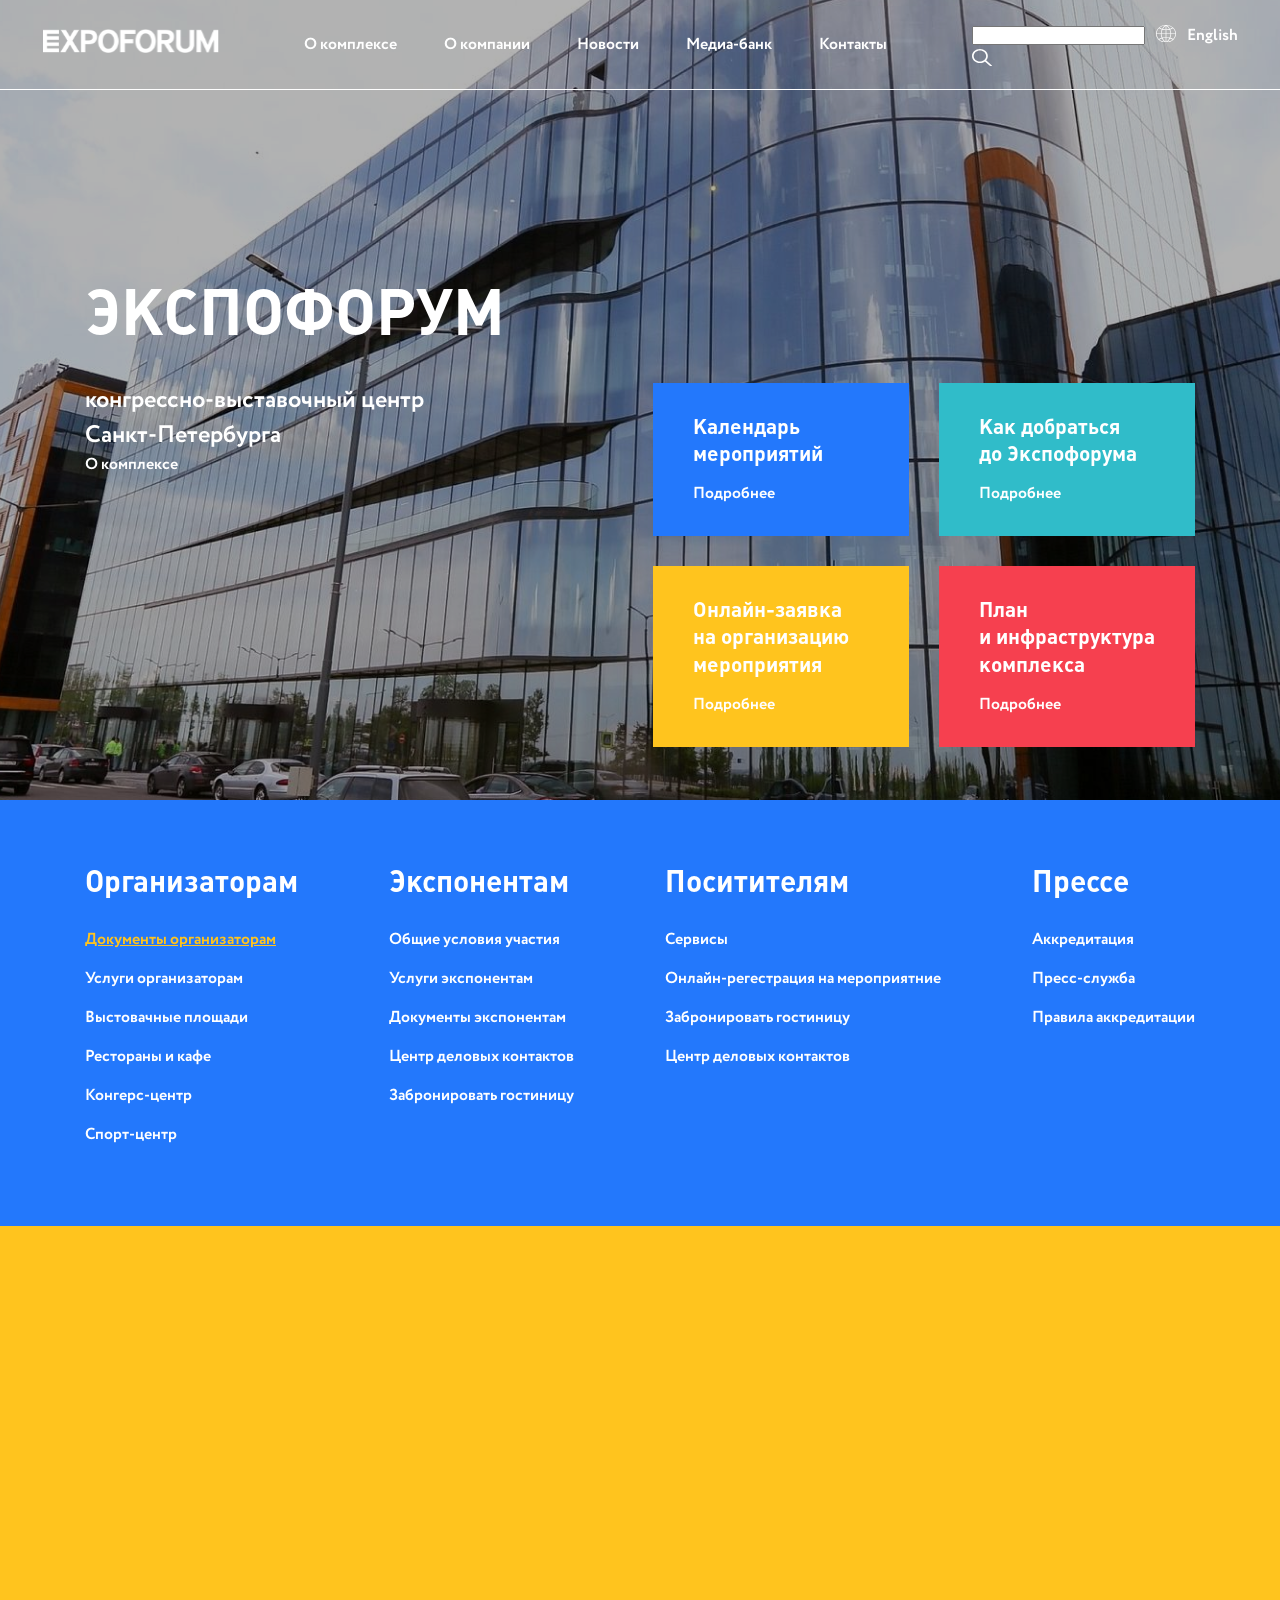
==== index.html @ 1a4c3a3a "added first commit" ====
<!DOCTYPE html>
<html lang="en">

<head>
    <meta charset="UTF-8">
    <meta http-equiv="X-UA-Compatible" content="IE=edge">
    <meta name="viewport" content="width=device-width, initial-scale=1.0">
    <link rel="stylesheet" href="./css/font.css">
    <link rel="stylesheet" href="./css/style.css">
    <script defer src="./scripts/script.js"></script>
    <title>Document</title>
</head>

<body>
    <div class="first-screen wrap color-white">
        <header class="header">
            <div class="expo">
                <a href="#"><img src="./images/first-screen/logo.svg" alt="EXPOFORUM"></a>
            </div>
            <nav>
                <ul class="header__menu">
                    <li><a href="#">О комплексе</a></li>
                    <li><a href="#">О компании</a></li>
                    <li><a href="#">Новости</a></li>
                    <li><a href="#">Медиа-банк</a></li>
                    <li><a href="#">Контакты</a></li>
                </ul>
            </nav>
            <div class="right-bar">
                <form class="header__form-search">
                    <input type="search" name="search">
                    <span id="search-icon" class="header__search-icon"></span>
                </form>
                <div class="header__lang">
                    <span class="header__lang-icon"></span>
                    <span>English</span>
                </div>
            </div>
        </header>
        <main class="main container">
            <h1 class="main__head h1">ЭКСПОФОРУM</h1>
            <div class="main__body">
                <div class="main__desc">
                    <p class="main__text">
                        конгрессно-выставочный центр <br>
                        Санкт-Петербурга
                    </p>
                    <a href="#" class="more-info font-16 more-info-sm">О комплексе</a>
                </div>
                <div class="main__info">
                    <div class="main__item main__item_blue ">

                        <h3 class="h3 main__tittle">Календарь <br>
                            мероприятий</h3>
                        <a href="#" class="more-info font-14 more-info-sm">Подробнее</a>
                    </div>
                    <div class="main__item main__item_aqua ">
                        <h3 class="h3 main__tittle">Как добраться <br>
                            до Экспофорума</h3>
                        <a href="#" class="more-info font-14 more-info-sm">Подробнее</a>
                    </div>
                    <div class="main__item main__item_yellow ">
                        <h3 class="h3 main__tittle">Онлайн-заявка <br>
                            на организацию <br>
                            мероприятия</h3>
                        <a href="#" class="more-info font-14 more-info-sm">Подробнее</a>
                    </div>
                    <div class="main__item main__item_red ">
                        <h3 class="h3 main__tittle">План <br>
                            и инфраструктура <br>
                            комплекса</h3>
                        <a href="#" class="more-info font-14 more-info-sm">Подробнее</a>
                    </div>
                </div>
            </div>

        </main>
    </div> 
    <section class="side-menu wrap">
        <div class="side-menu__content container color-white">
            <div class="">
                <h2 class="h2 side-menu__title">Организаторам</h2>
                
                <ul class="side-menu__list">
                    <li class="side-menu__item"><a href="" class="text-underline">Документы организаторам </a></li>
                    <li class="side-menu__item"><a href="">Услуги организаторам  </a></li>
                    <li class="side-menu__item"><a href="">Выстовачные площади </a></li>
                    <li class="side-menu__item"><a href="">Рестораны и кафе  </a></li>
                    <li class="side-menu__item"><a href="">Конгерс-центр  </a></li>
                    <li class="side-menu__item"><a href="">Спорт-центр </a></li>
                </ul>
            </div>
            <div class="">
                <h2 class="h2 side-menu__title">Экспонентам</h2>
                
                <ul class="side-menu__list">
                    <li class="side-menu__item"><a href="">Общие условия участия </a></li>
                    <li class="side-menu__item"><a href="">Услуги экспонентам </a></li>
                    <li class="side-menu__item"><a href="">Документы экспонентам </a></li>
                    <li class="side-menu__item"><a href="">Центр деловых контактов </a></li>
                    <li class="side-menu__item"><a href="">Забронировать гостиницу </a></li>
                </ul>
            </div>
            <div class="">
                <h2 class="h2 side-menu__title">Поситителям</h2>
                
                <ul class="side-menu__list">
                    <li class="side-menu__item"><a href="">Сервисы </a></li>
                    <li class="side-menu__item"><a href="">Онлайн-регестрация на мероприятние </a></li>
                    <li class="side-menu__item"><a href="">Забронировать гостиницу </a></li>
                    <li class="side-menu__item"><a href="">Центр деловых контактов </a></li>
                </ul>
            </div>
            <div class="">
                <h2 class="h2 side-menu__title">Прессе</h2>
                
                <ul class="side-menu__list">
                    <li class="side-menu__item"><a href="">Аккредитация </a></li>
                    <li class="side-menu__item"><a href="">Пресс-служба </a></li>
                    <li class="side-menu__item"><a href="">Правила аккредитации</a></li>
                </ul>
            </div>
        </div>
    </section>
    <section class="events wrap">
        <div class="container"></div>
    </section>
    <section class="news wrap">
        <div class="container"></div>
    </section>
    <footer class="footer wrap ">
        <div class="container footer__contant color-white"></div>
    </footer>
</body>

</html>
---- css/font.css ----
/** Generated by FG **/
@font-face {
	font-family: 'Circe';
	src: url('../fonts/Circe-Bold.eot');
	src: local('☺'), url('../fonts/Circe-Bold.woff') format('woff'), url('../fonts/Circe-Bold.ttf') format('truetype'), url('../fonts/Circe-Bold.svg') format('svg');
	font-weight: 700;
	font-style: normal;
}

/** Generated by FG **/
@font-face {
	font-family: 'Plumb';
	src: url('../fonts/plumb-bold.eot');
	src: local('☺'), url('../fonts/plumb-bold.woff') format('woff'), url('../fonts/plumb-bold.ttf') format('truetype'), url('../fonts/plumb-bold.svg') format('svg');
	font-weight: 700;
	font-style: normal;
}
---- css/style.css ----
html {
    font-size: 16px;
}

body {
    font-family: "Circe";
    font-size: 1rem;
}

.h1, .h2, h3, .h4, .h5, .h6 {
    font-family: "Plumb";
}

.h1 {
    font-weight: 700;
    font-size: 4rem;
}

.h2, .h3 {
    font-weight: 500;
}

.h2 {
    font-size: 30px;
}

.h3 {
    font-size: 21px;
    line-height: 130%;
}

* {
    margin: 0;
    padding: 0;
    box-sizing: border-box;
}

ul, ol, li {
    list-style: none;
}

a {
    text-decoration: none;
}

img {
    max-width: 100%;
}

.wrap {
    display: flex;
    justify-content: center;
    align-items: center;
}

.container {
    max-width: 1110px;
    width: 95%;
}

.color-white {
    color: #FFFFFF;
}

.color-dark {
    color: #2E373B;
}

.text-underline {
    text-decoration: underline;
    color: #FFC41E !important;
}

/* ######################################################################################################## */

.first-screen a, .side-menu a, .footer a {
    color: #FFFFFF;
}

.first-screen {
    min-height: 800px;
    background-image: url("../images/bgc.png");
    background-position: center;
    background-size: cover;
    flex-direction: column;
    justify-content: space-between;
}

.header {
    display: flex;
    width: 100%;
    justify-content: space-around;
    align-items: center;
    min-height: 90px;
    border-bottom: 1px solid #FFFFFF;
}

.header__menu {
    display: flex;
    gap: 47px;
}

.header__lang-icon, .header__search-icon {
    display: block;
    width: 20px;
    height: 18px;
}

.header__search-icon {
    background-image: url('../images/first-screen/Search.svg');
    margin-right: 70px;
}

.header__lang-icon {
    background-image: url('../images/first-screen/Globe.svg');
}

.right-bar, .header__lang {
    display: flex;
    gap: 11px;
}

.main {
    width: 100%;
    padding-bottom: 53px;
}

.main__head {
    margin-bottom: 35px;
}

.main__text {
    font-size: 24px;
}

.main__body {
    display: flex;
    justify-content: space-between;
}

.main__info {
    display: grid;
    grid-template-rows: repeat(2, auto);
    grid-template-columns: repeat(2, 1fr);
    gap: 30px;
}

.main__item {
    padding: 30px 40px;
}

.main__tittle {
    margin-bottom: 15px;
}

.main__item_blue {
    background-color: #2378FC;
}

.main__item_aqua {
    background-color: #30BCC9;
}

.main__item_yellow {
    background-color: #FFC41E;
}

.main__item_red {
    background-color: #F6404F;
}

/* ######################################################################################################## */

.side-menu {
    min-height: 426px;
    background-color: #2378FC;

}

.side-menu__item {
    margin-bottom: 15px;
}

.side-menu__content {
    display: flex;
    justify-content: space-between;
}

.side-menu__title {
    margin-bottom: 30px;
}

.events {
    min-height: 984px;
    background-color: #FFC41E;
}

.news {
    min-height: 649px;
    background-color: #FAF3E3;
}

.footer {
    min-height: 476px;
    background-color: #30BCC9;
}
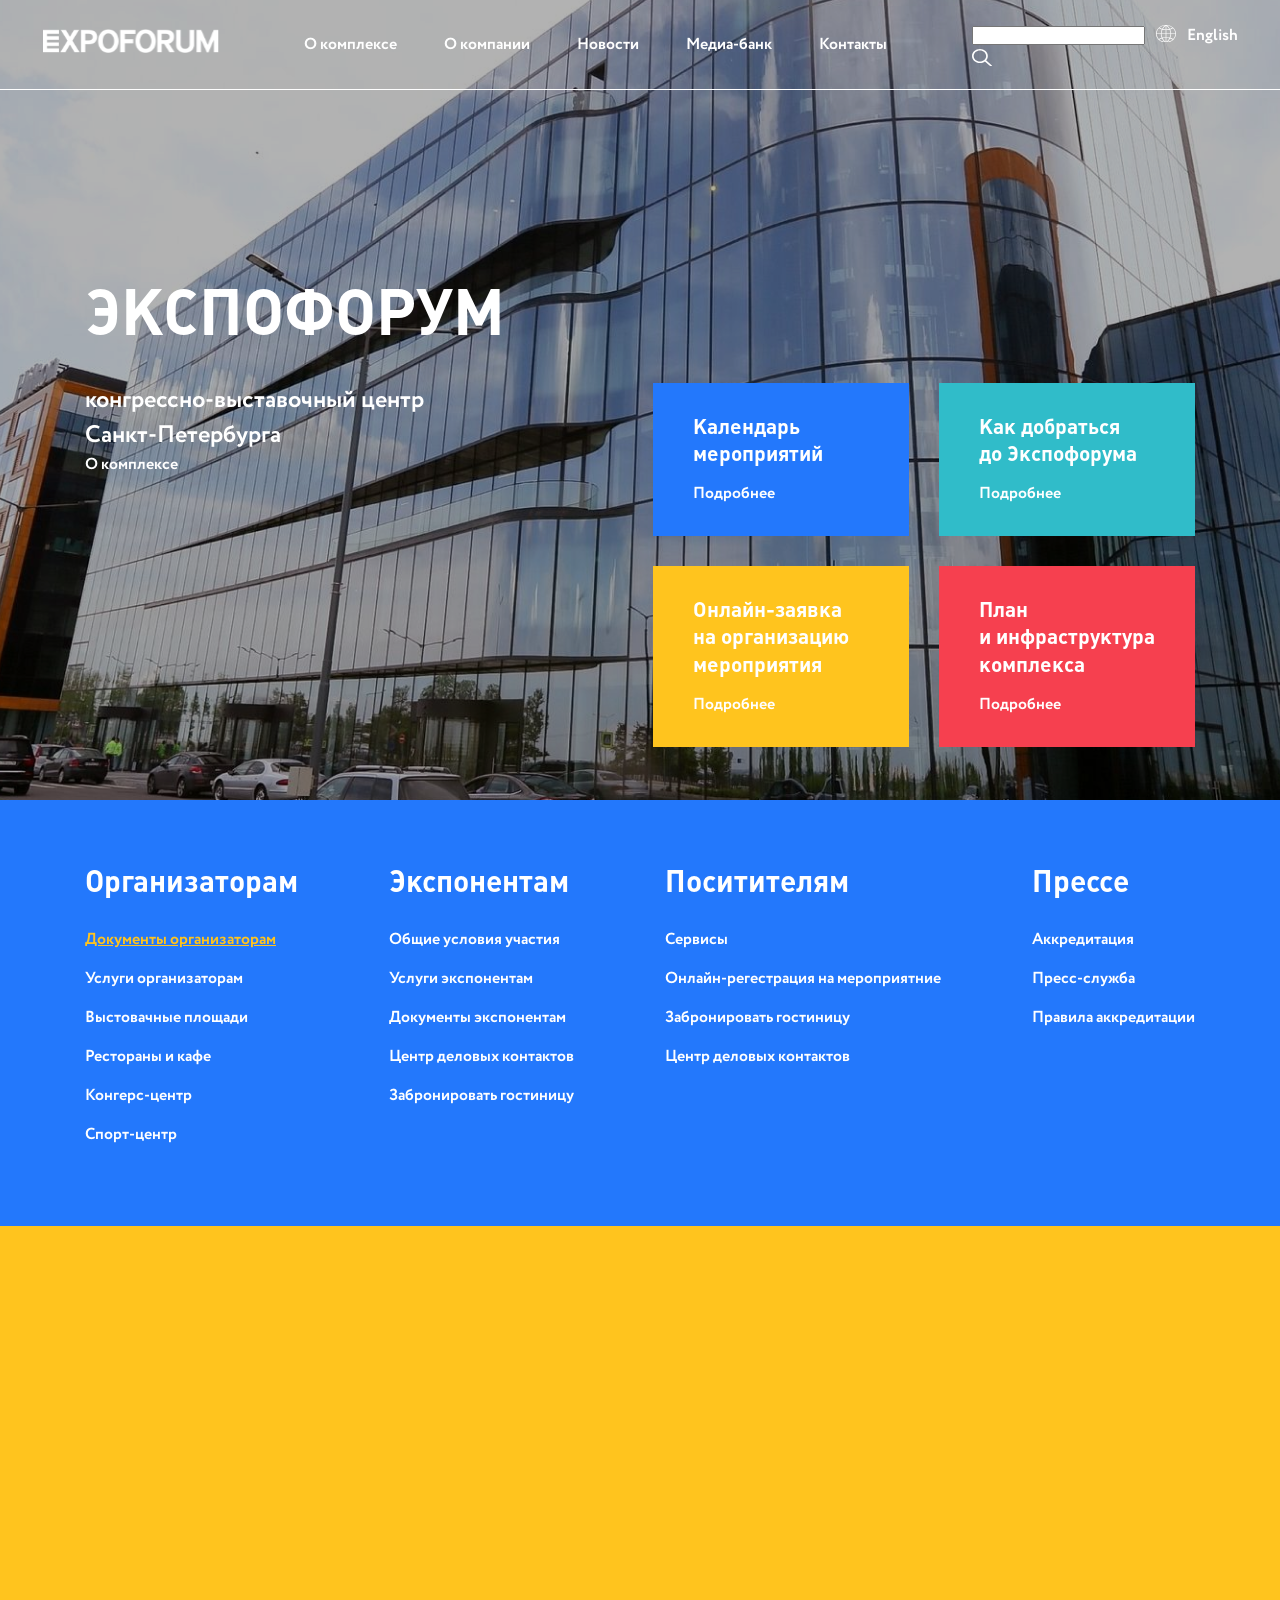
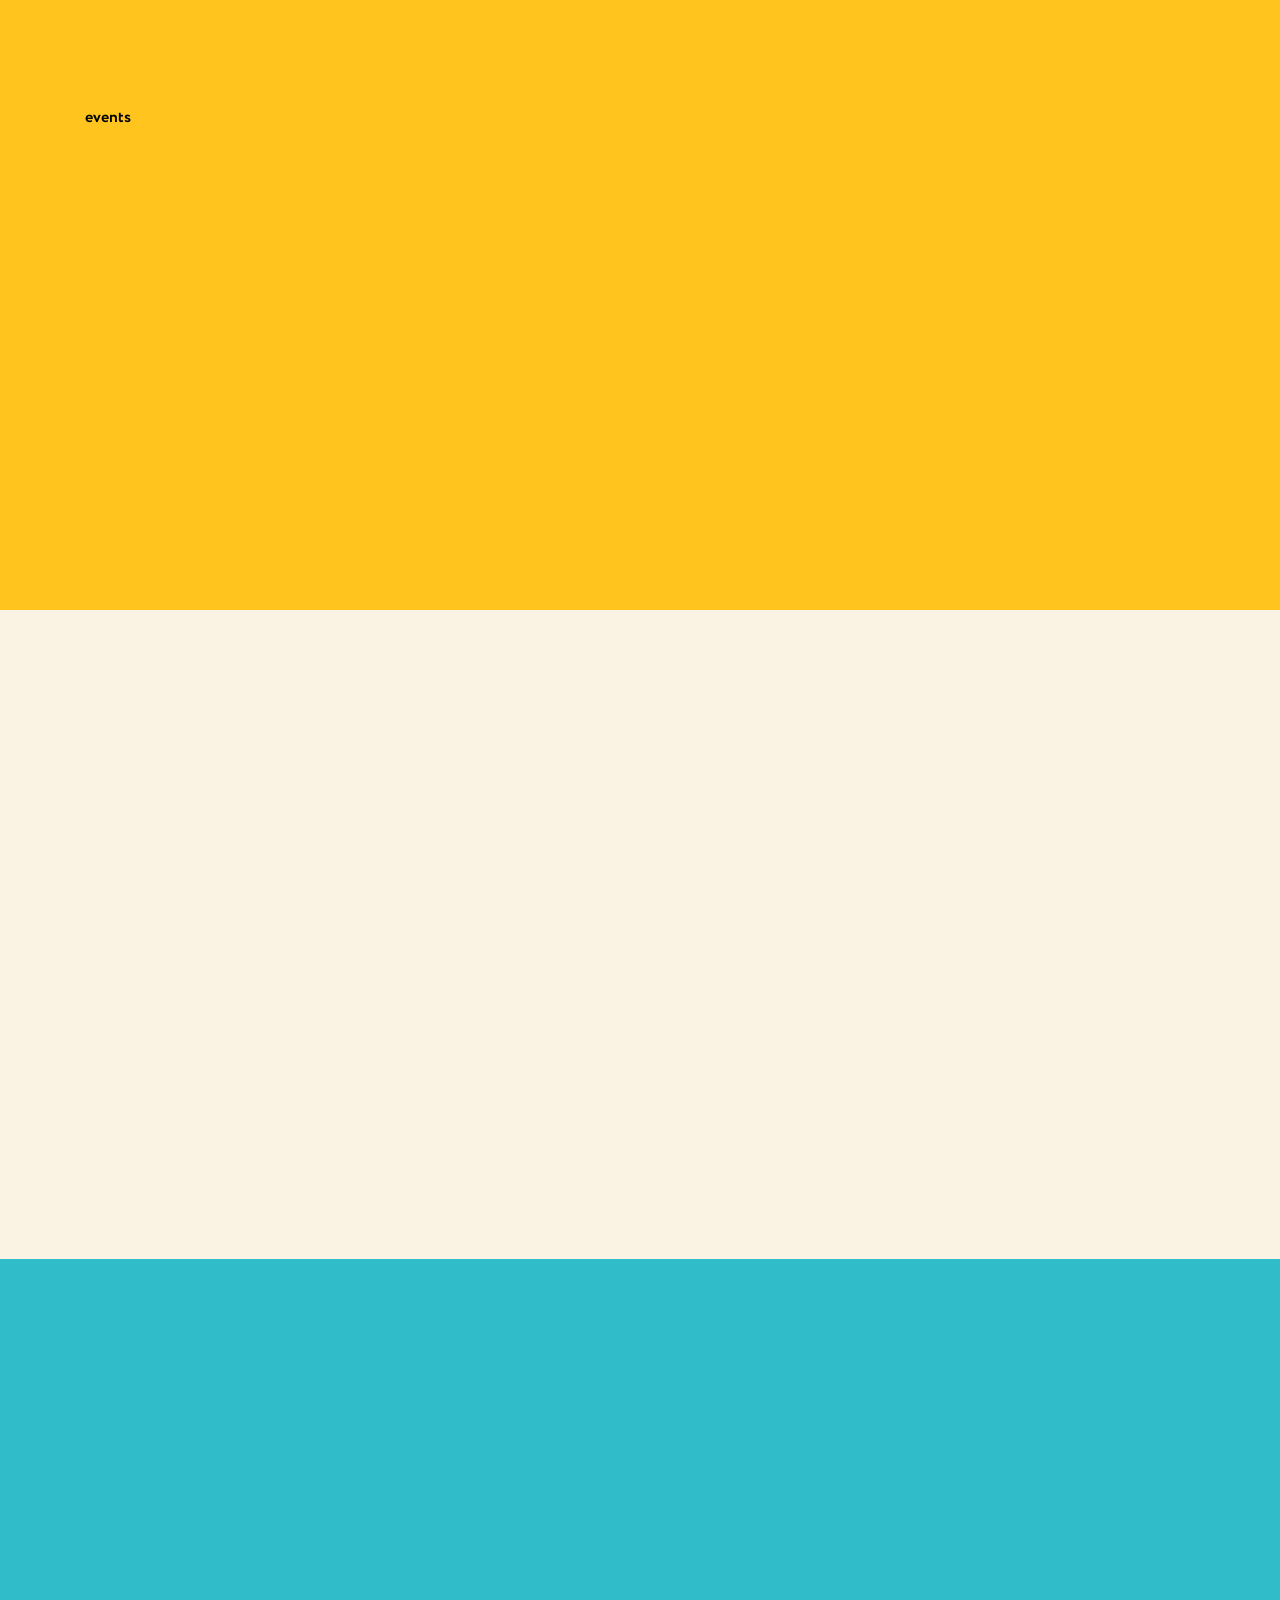
==== commit 8567f92f: "added events" ====
--- a/index.html
+++ b/index.html
@@ -123,7 +123,7 @@
         </div>
     </section>
     <section class="events wrap">
-        <div class="container"></div>
+        <div class="container">events</div>
     </section>
     <section class="news wrap">
         <div class="container"></div>
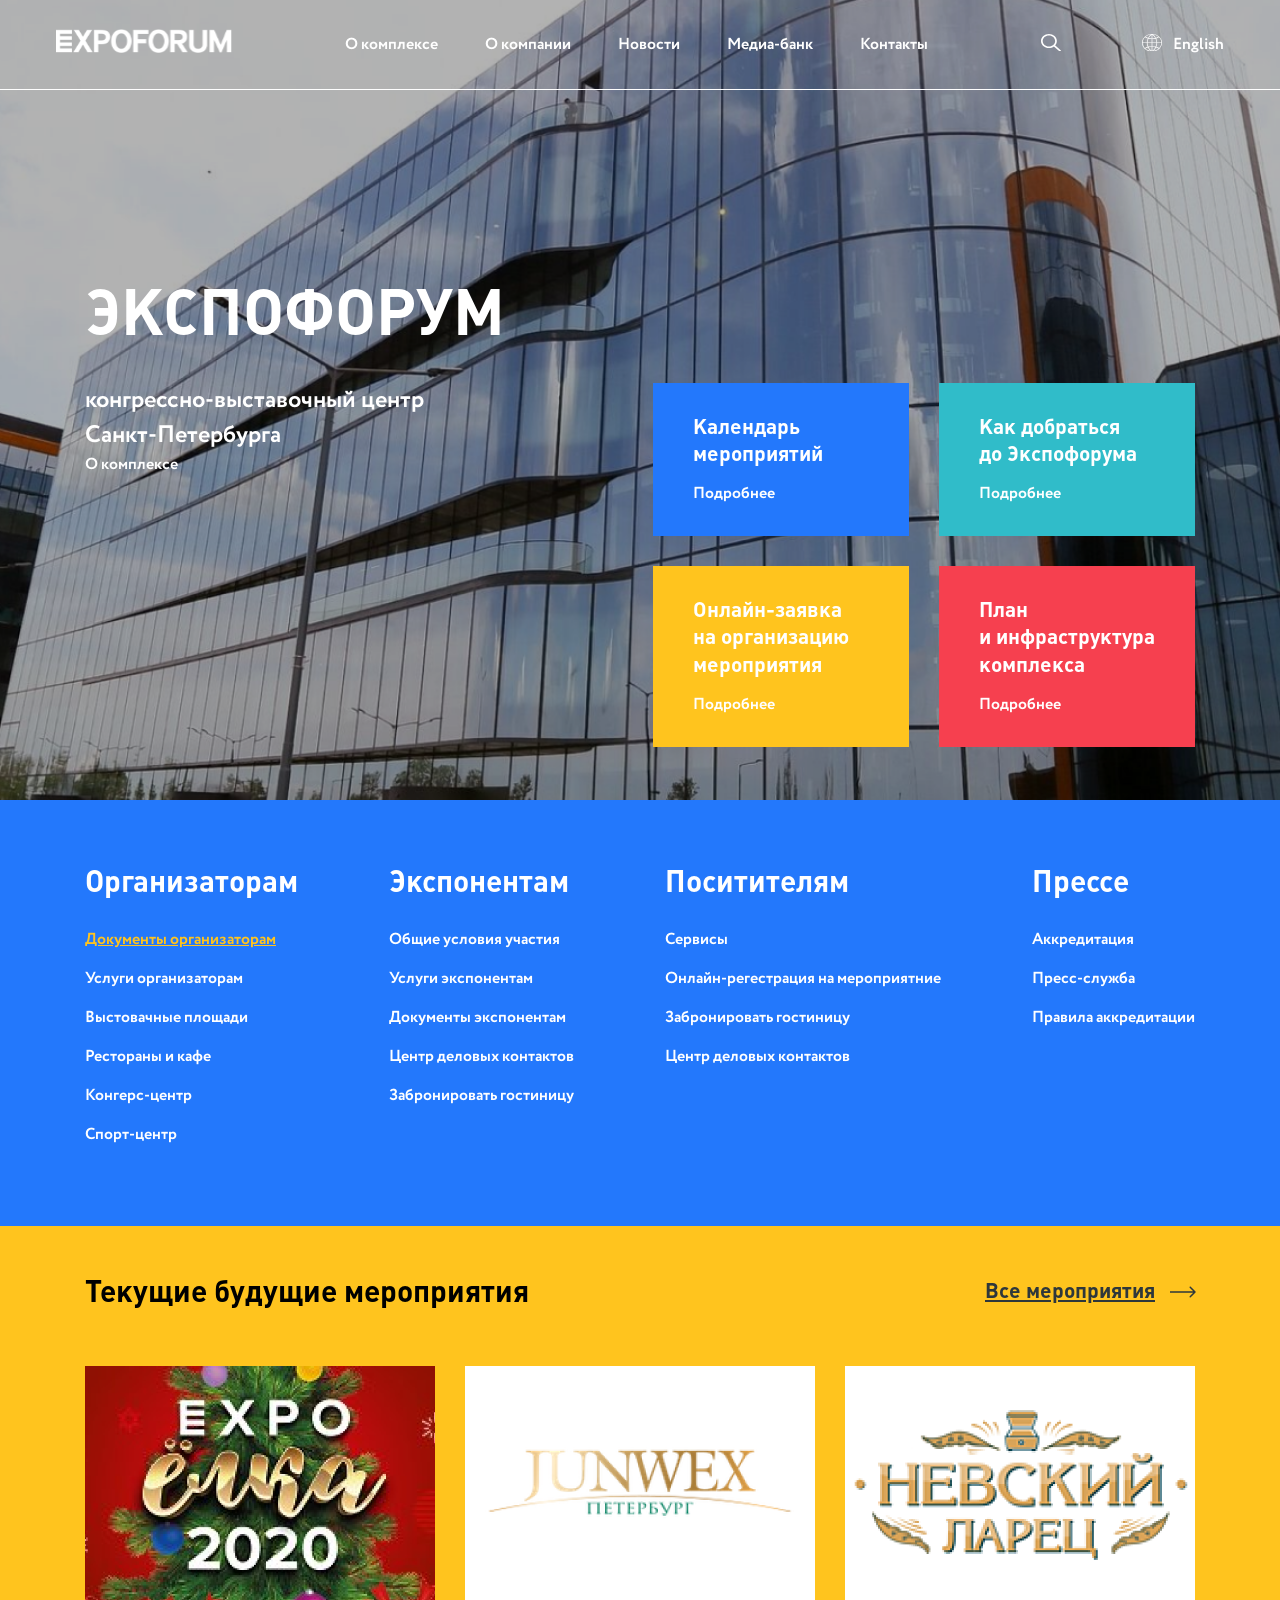
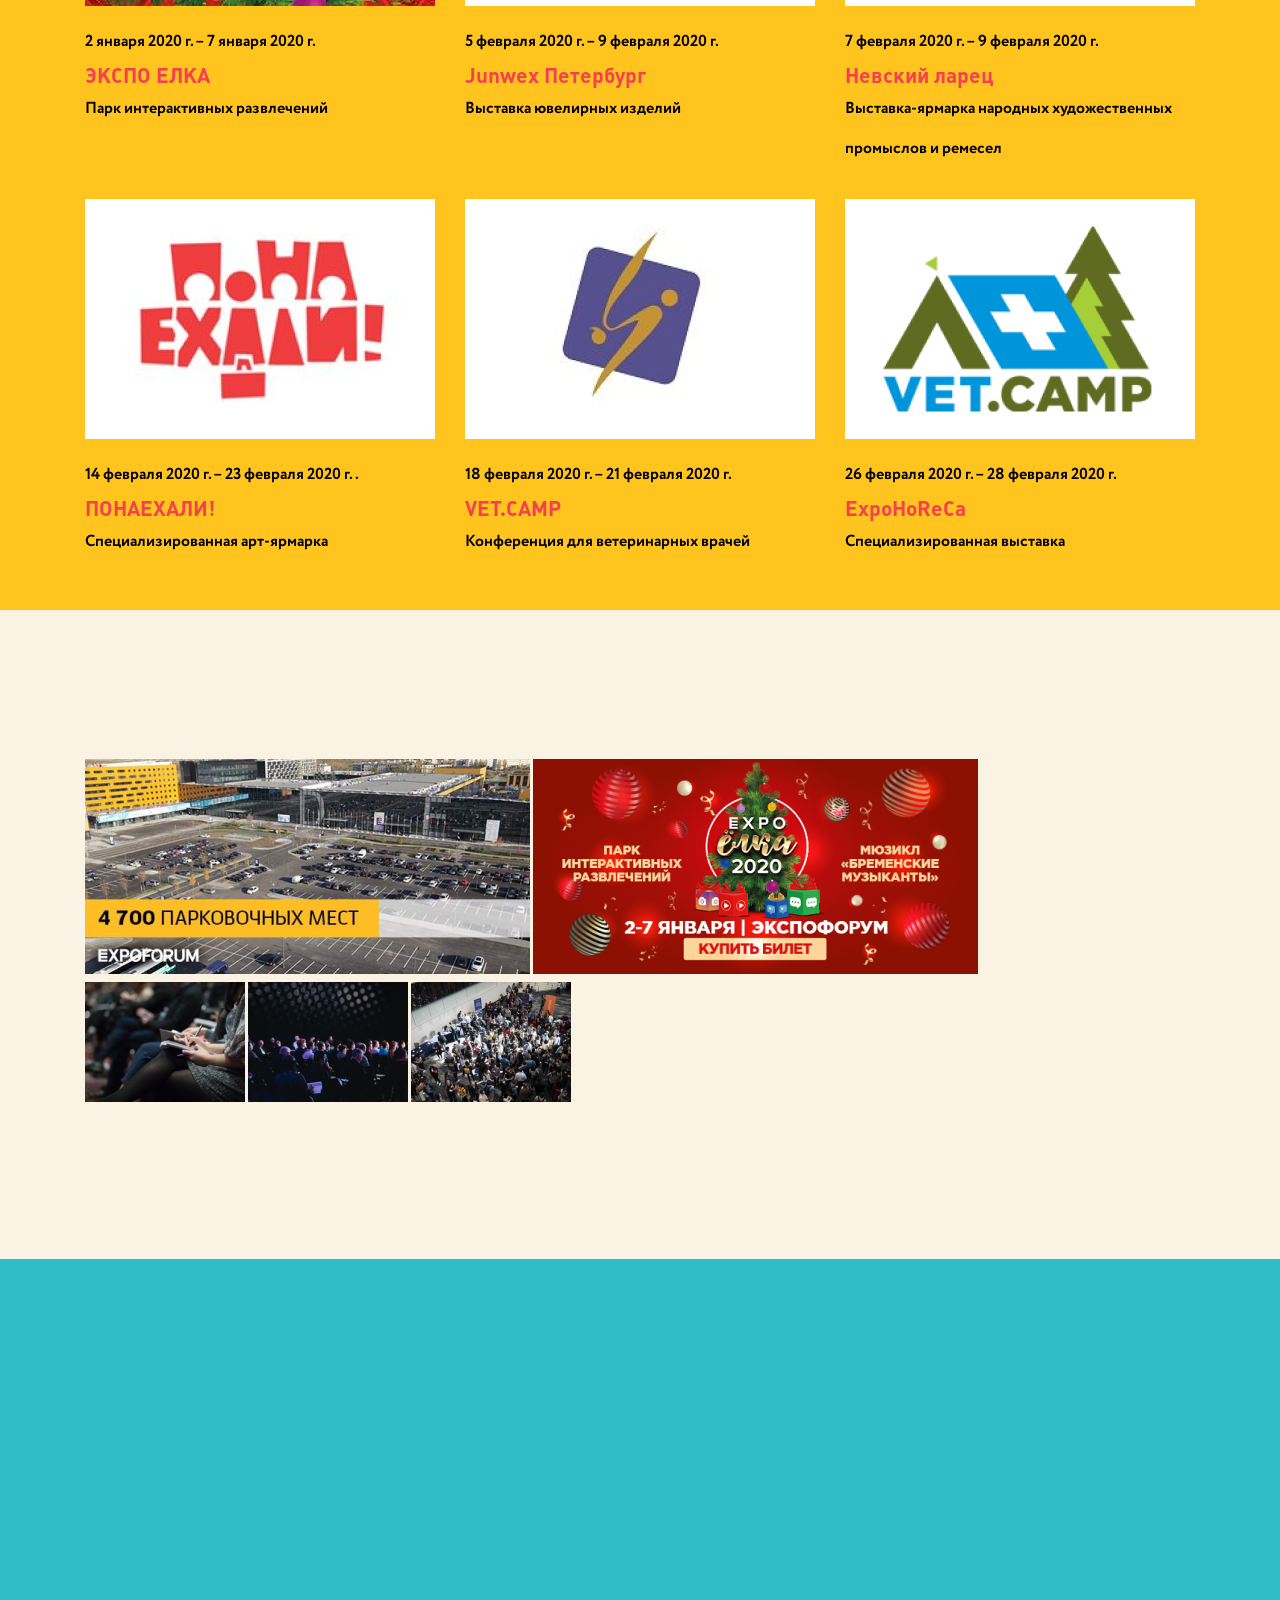
==== commit 28bb829c: "added events" ====
--- a/index.html
+++ b/index.html
@@ -28,7 +28,7 @@
             </nav>
             <div class="right-bar">
                 <form class="header__form-search">
-                    <input type="search" name="search">
+                    <input autofocus type="search" name="search" class="header__search" id="search">
                     <span id="search-icon" class="header__search-icon"></span>
                 </form>
                 <div class="header__lang">
@@ -75,24 +75,24 @@
             </div>
 
         </main>
-    </div> 
+    </div>
     <section class="side-menu wrap">
         <div class="side-menu__content container color-white">
             <div class="">
                 <h2 class="h2 side-menu__title">Организаторам</h2>
-                
+
                 <ul class="side-menu__list">
                     <li class="side-menu__item"><a href="" class="text-underline">Документы организаторам </a></li>
-                    <li class="side-menu__item"><a href="">Услуги организаторам  </a></li>
+                    <li class="side-menu__item"><a href="">Услуги организаторам </a></li>
                     <li class="side-menu__item"><a href="">Выстовачные площади </a></li>
-                    <li class="side-menu__item"><a href="">Рестораны и кафе  </a></li>
-                    <li class="side-menu__item"><a href="">Конгерс-центр  </a></li>
+                    <li class="side-menu__item"><a href="">Рестораны и кафе </a></li>
+                    <li class="side-menu__item"><a href="">Конгерс-центр </a></li>
                     <li class="side-menu__item"><a href="">Спорт-центр </a></li>
                 </ul>
             </div>
             <div class="">
                 <h2 class="h2 side-menu__title">Экспонентам</h2>
-                
+
                 <ul class="side-menu__list">
                     <li class="side-menu__item"><a href="">Общие условия участия </a></li>
                     <li class="side-menu__item"><a href="">Услуги экспонентам </a></li>
@@ -103,7 +103,7 @@
             </div>
             <div class="">
                 <h2 class="h2 side-menu__title">Поситителям</h2>
-                
+
                 <ul class="side-menu__list">
                     <li class="side-menu__item"><a href="">Сервисы </a></li>
                     <li class="side-menu__item"><a href="">Онлайн-регестрация на мероприятние </a></li>
@@ -113,7 +113,7 @@
             </div>
             <div class="">
                 <h2 class="h2 side-menu__title">Прессе</h2>
-                
+
                 <ul class="side-menu__list">
                     <li class="side-menu__item"><a href="">Аккредитация </a></li>
                     <li class="side-menu__item"><a href="">Пресс-служба </a></li>
@@ -123,10 +123,66 @@
         </div>
     </section>
     <section class="events wrap">
-        <div class="container">events</div>
+        <div class="container">
+            <div class="events__head">
+                <h2 class="h2">Текущие будущие мероприятия</h2>
+                <a href="" class="link-more color-dark link-more-md">Все мероприятия</a>
+            </div>
+            <div class="events__body">
+                <div>
+                    <img src=".//images/events/elka.png" alt="" class="events__img">
+                    <span class="events__date">2 января 2020 г. – 7 января 2020 г.</span>
+                    <h3 class="h3 events__title color-red">ЭКСПО ЕЛКА</h3>
+                    <p class="events__info">Парк интерактивных развлечений</p>
+                </div>
+                <div>
+                    <img src=".//images/events/piter.png" alt="" class="events__img">
+                    <span class="events__date">5 февраля 2020 г. – 9 февраля 2020 г.</span>
+                    <h3 class="h3 events__title color-red">Junwex Петербург</h3>
+                    <p class="events__info">Выставка ювелирных изделий</p>
+                </div>
+                <div>
+                    <img src=".//images/events/larec.png" alt="" class="events__img">
+                    <span class="events__date">7 февраля 2020 г. – 9 февраля 2020 г.</span>
+                    <h3 class="h3 events__title color-red">Невский ларец</h3>
+                    <p class="events__info">Выставка-ярмарка народных художественных
+                        промыслов и ремесел</p>
+                </div>
+                <div>
+                    <img src=".//images/events/ponaehali.png" alt="" class="events__img">
+                    <span class="events__date">14 февраля 2020 г. – 23 февраля 2020 г..</span>
+                    <h3 class="h3 events__title color-red">ПОНАЕХАЛИ!</h3>
+                    <p class="events__info">Специализированная арт-ярмарка</p>
+                </div>
+                <div>
+                    <img src=".//images/events/logo.png" alt="" class="events__img">
+                    <span class="events__date">18 февраля 2020 г. – 21 февраля 2020 г.</span>
+                    <h3 class="h3 events__title color-red">VET.CAMP</h3>
+                    <p class="events__info">Конференция для ветеринарных врачей</p>
+                </div>
+                <div>
+                    <img src=".//images/events/let camp.png" alt="" class="events__img">
+                    <span class="events__date">26 февраля 2020 г. – 28 февраля 2020 г.</span>
+                    <h3 class="h3 events__title color-red">ExpoHoReCa</h3>
+                    <p class="events__info">Специализированная выставка</p>
+                </div>
+            </div>
+
+        </div>
     </section>
     <section class="news wrap">
-        <div class="container"></div>
+        <div class="container">
+            <div class="news_images">
+                <img src=".//images/news/park.jpg" alt="">
+                <img src=".//images/news/expoelka.jpg" alt="">
+            </div>
+            <div >
+                <img src=".//images/news/write.jpg" alt="">
+                <img src=".//images/news/zal.jpg" alt="">
+                <img src=".//images/news/tolpa.jpg" alt="">
+
+            </div>
+        </div>
     </section>
     <footer class="footer wrap ">
         <div class="container footer__contant color-white"></div>
--- a/css/style.css
+++ b/css/style.css
@@ -64,6 +64,10 @@
 
 .color-dark {
     color: #2E373B;
+}
+
+.color-red {
+    color: #F6404F;
 }
 
 .text-underline {
@@ -84,6 +88,7 @@
     background-size: cover;
     flex-direction: column;
     justify-content: space-between;
+    background-attachment: fixed;
 }
 
 .header {
@@ -106,6 +111,15 @@
     height: 18px;
 }
 
+.header__search {
+    width: 150px;
+    height: 35px;
+    padding-left: 5px;
+    background-color: transparent;
+    border: 1px solid black;
+    border-radius: 3px;
+    display: none;
+}
 .header__search-icon {
     background-image: url('../images/first-screen/Search.svg');
     margin-right: 70px;
@@ -195,9 +209,49 @@
     background-color: #FFC41E;
 }
 
+.events__head {
+    display: flex;
+    justify-content: space-between;
+    align-items: center;
+    margin-bottom: 58px;
+}
+
+.link-more {
+    position: relative;
+    text-decoration: underline;
+}
+
+.link-more-md {
+    font-family: 'Plumb';
+    font-size: 21px;
+    margin-right: 40px;
+}
+
+.link-more-md::after {
+    position: absolute;
+    content: url(../images/events/Arrow2.svg);
+    width: 25px;
+    right: -40px;
+}
+
+.events__body {
+    display: grid;
+    grid-template-rows:repeat(2, auto) ;
+    grid-template-columns: repeat(3, 1fr);
+    gap: 30px;
+    line-height: 40px;
+}
+
+
+
 .news {
     min-height: 649px;
     background-color: #FAF3E3;
+}
+
+.news-images {
+    display: grid;
+
 }
 
 .footer {
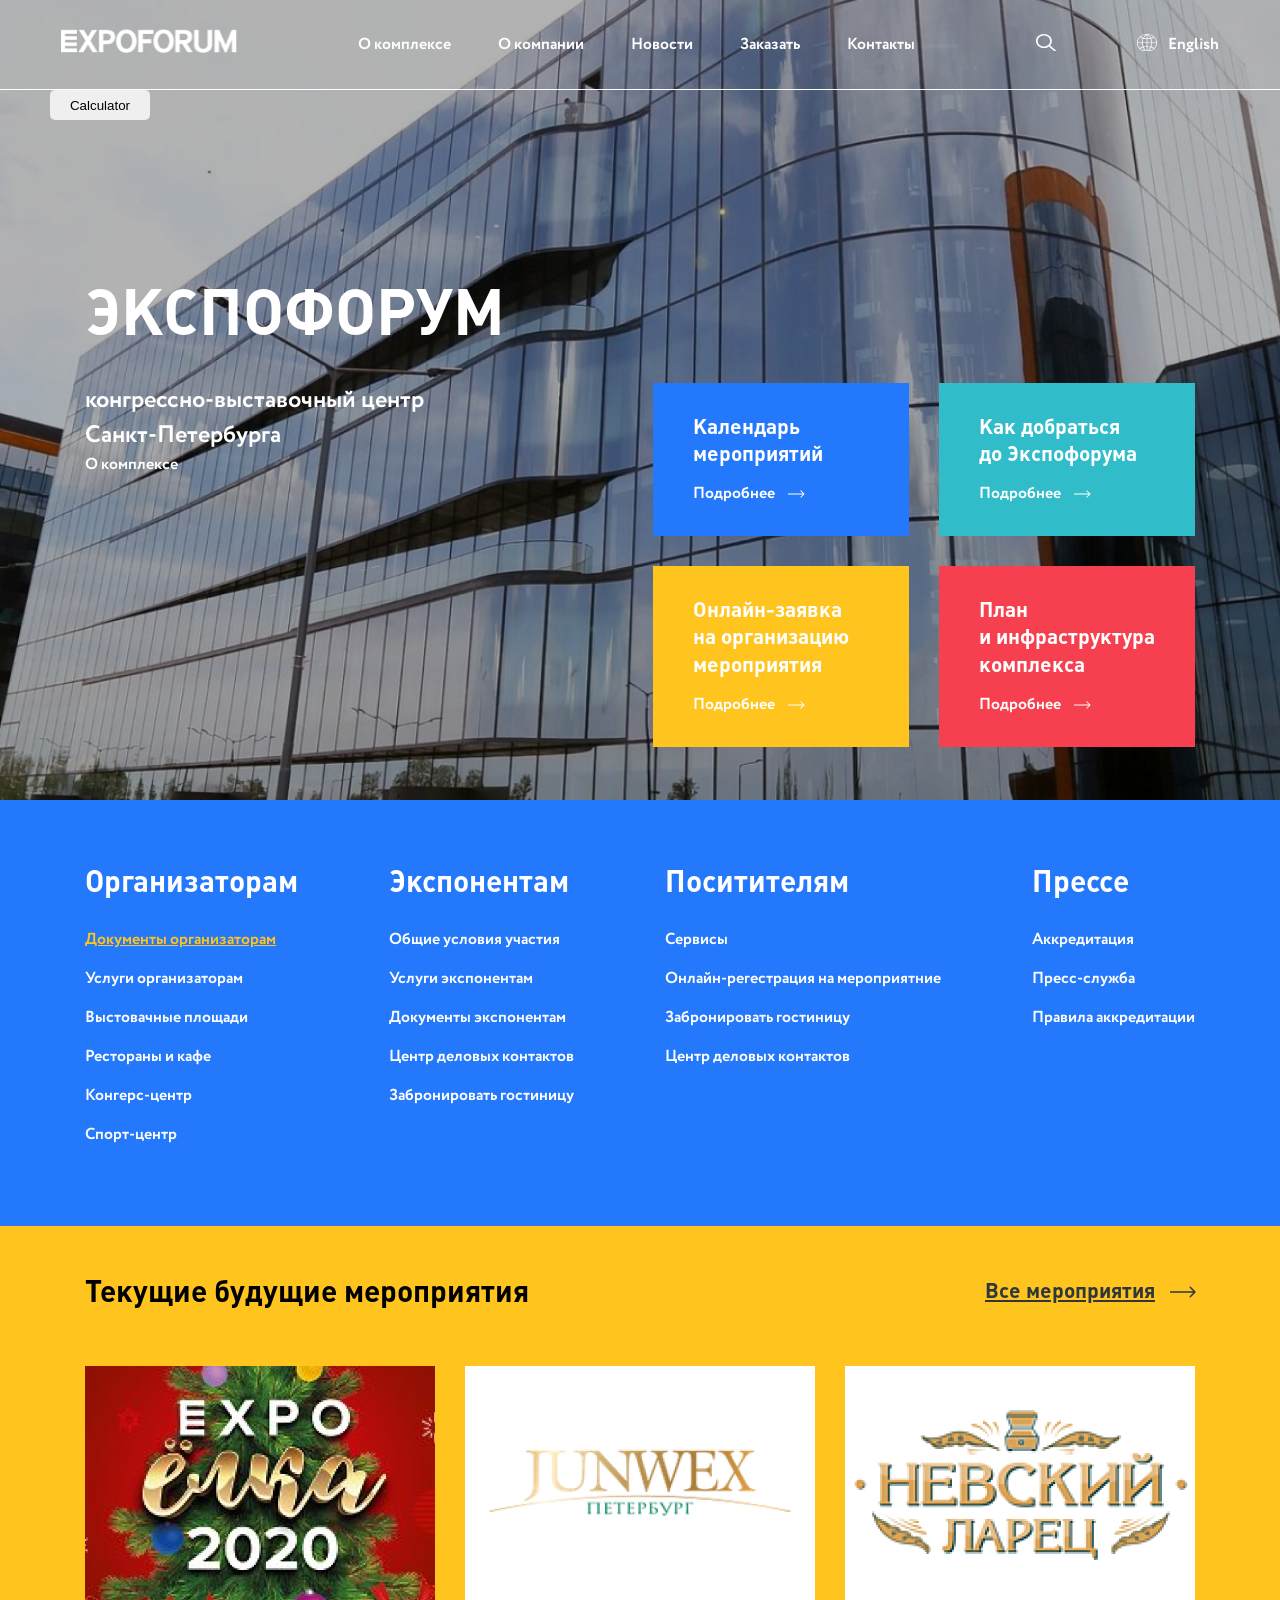
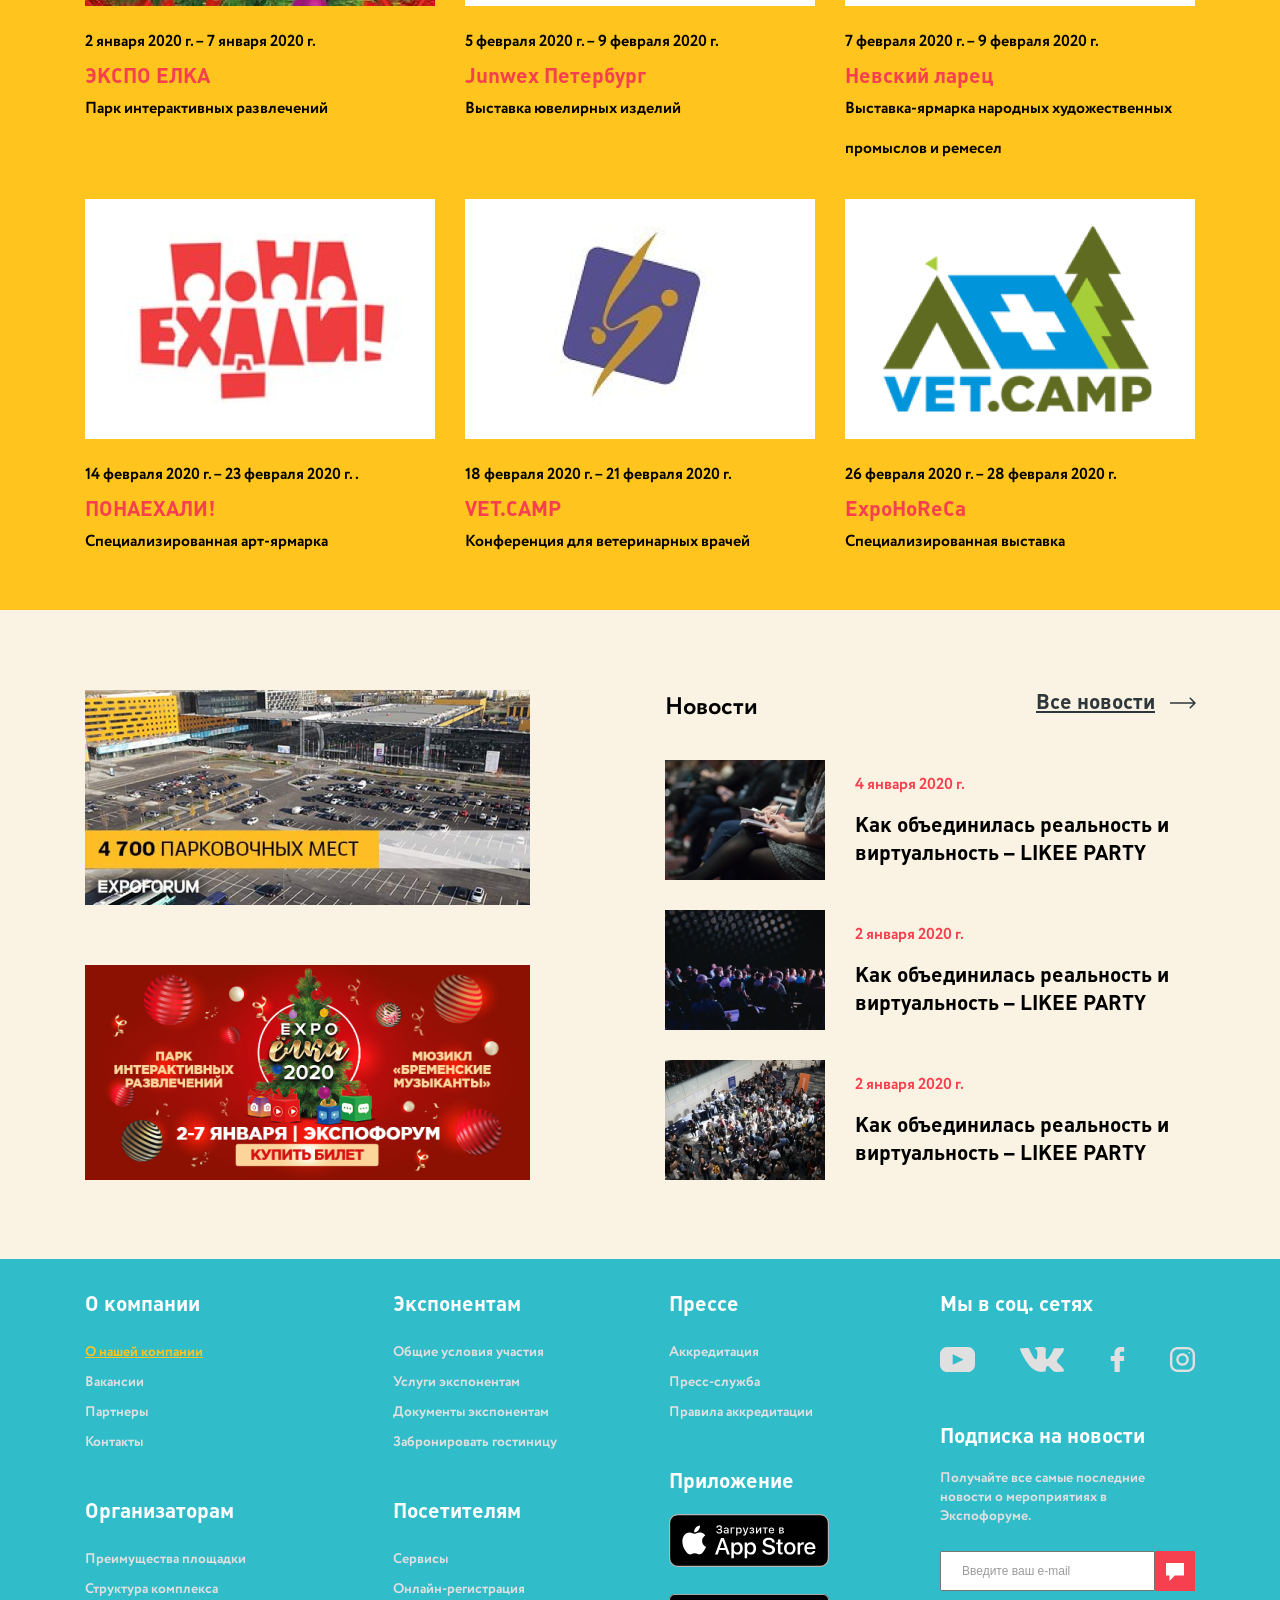
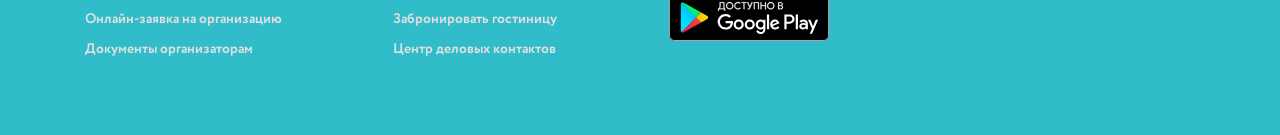
==== commit 3de928c0: "added madal window" ====
--- a/index.html
+++ b/index.html
@@ -12,6 +12,14 @@
 </head>
 
 <body>
+    <div id="modal" class="modal wrap">
+        <form class="form-login">
+                <input type="email" name="email" placeholder="Введите ваш e-mail" class="form-login__email">
+                <input type="password" name="password" placeholder="Введите ваш пароль" class="form-login__password">
+                <button type="submit" class="form-login__button">Отправить</button> 
+                <span class="form-login__close" id="close-window"></span>
+        </form>
+    </div>
     <div class="first-screen wrap color-white">
         <header class="header">
             <div class="expo">
@@ -19,11 +27,11 @@
             </div>
             <nav>
                 <ul class="header__menu">
-                    <li><a href="#">О комплексе</a></li>
-                    <li><a href="#">О компании</a></li>
-                    <li><a href="#">Новости</a></li>
-                    <li><a href="#">Медиа-банк</a></li>
-                    <li><a href="#">Контакты</a></li>
+                    <li><a href="#events">О комплексе</a></li>
+                    <li><a href="#side-menu">О компании</a></li>
+                    <li><a href="#news">Новости</a></li>
+                    <li><a href="#" id="order">Заказать</a></li>
+                    <li><a href="#footer">Контакты</a></li>
                 </ul>
             </nav>
             <div class="right-bar">
@@ -53,30 +61,35 @@
                         <h3 class="h3 main__tittle">Календарь <br>
                             мероприятий</h3>
                         <a href="#" class="more-info font-14 more-info-sm">Подробнее</a>
+                        <img class="link-more-sm" src="./images/first-screen/Arrow 1.png" alt="">
                     </div>
                     <div class="main__item main__item_aqua ">
                         <h3 class="h3 main__tittle">Как добраться <br>
                             до Экспофорума</h3>
                         <a href="#" class="more-info font-14 more-info-sm">Подробнее</a>
+                        <img class="link-more-sm" src="./images/first-screen/Arrow 1.png" alt="">
                     </div>
                     <div class="main__item main__item_yellow ">
                         <h3 class="h3 main__tittle">Онлайн-заявка <br>
                             на организацию <br>
                             мероприятия</h3>
                         <a href="#" class="more-info font-14 more-info-sm">Подробнее</a>
+                        <img class="link-more-sm" src="./images/first-screen/Arrow 1.png" alt="">
                     </div>
                     <div class="main__item main__item_red ">
                         <h3 class="h3 main__tittle">План <br>
                             и инфраструктура <br>
                             комплекса</h3>
                         <a href="#" class="more-info font-14 more-info-sm">Подробнее</a>
+                        <img class="link-more-sm" src="./images/first-screen/Arrow 1.png" alt="">
                     </div>
                 </div>
             </div>
 
         </main>
     </div>
-    <section class="side-menu wrap">
+    <button class="calculator" id="calculator">Calculator</button>
+    <section id="side-menu" class="side-menu wrap">
         <div class="side-menu__content container color-white">
             <div class="">
                 <h2 class="h2 side-menu__title">Организаторам</h2>
@@ -122,7 +135,7 @@
             </div>
         </div>
     </section>
-    <section class="events wrap">
+    <section id="events" class="events wrap">
         <div class="container">
             <div class="events__head">
                 <h2 class="h2">Текущие будущие мероприятия</h2>
@@ -170,23 +183,133 @@
 
         </div>
     </section>
-    <section class="news wrap">
-        <div class="container">
-            <div class="news_images">
-                <img src=".//images/news/park.jpg" alt="">
-                <img src=".//images/news/expoelka.jpg" alt="">
-            </div>
-            <div >
-                <img src=".//images/news/write.jpg" alt="">
-                <img src=".//images/news/zal.jpg" alt="">
-                <img src=".//images/news/tolpa.jpg" alt="">
-
+    <section id="news" class="news wrap">
+        <div class="container news__main">
+            <div class="news__events">
+                <img src="./images/news/park.jpg" alt="">
+                <img src="./images/news/expoelka.jpg" alt="">
+            </div>
+            <div class="news__interesting">
+                <div class="news__head">
+                    <h2>Новости</h2>
+                    <a href="" class="link-more link-more-md color-dark">Все новости</a>
+                </div>
+                <div class="news__body">
+                    <div class="news__item">
+                        <div class="news__img-box"><img src="./images/news/write.jpg" alt=""></div>
+                        <div class="news__info">
+                            <span class="news__date color-red">4 января 2020 г.</span>
+                            <h3 class="h3">Как объединилась реальность и виртуальность – LIKEE PARTY</h3>
+                        </div>
+                    </div>
+                    <div class="news__item">
+                        <div class="news__img-box"><img src="./images/news/zal.jpg" alt=""></div>
+                        <div class="news__info">
+                            <span class="news__date color-red">2 января 2020 г.</span>
+                            <h3 class="h3">Как объединилась реальность и виртуальность – LIKEE PARTY</h3>
+                        </div>
+                    </div>
+                    <div class="news__item">
+                        <div class="news__img-box"><img src="./images/news/tolpa.jpg" alt=""></div>
+                        <div class="news__info">
+                            <span class="news__date color-red">2 января 2020 г.</span>
+                            <h3 class="h3">Как объединилась реальность и виртуальность – LIKEE PARTY</h3>
+                        </div>
+                    </div>
+
+                </div>
             </div>
         </div>
+
+
     </section>
-    <footer class="footer wrap ">
-        <div class="container footer__contant color-white"></div>
+
+    <footer id="footer" class="footer wrap ">
+        <div class="container footer__content color-white">
+            <div class="footer__item">
+                <div class="footer__links">
+                    <h3 class="h3 footer__title"> О компании </h3>
+                    <ul>
+                        <li><a href="" class="text-underline">О нашей компании</a></li>
+                        <li><a href="">Вакансии</a></li>
+                        <li><a href="">Партнеры</a></li>
+                        <li><a href="">Контакты</a></li>
+                    </ul>
+                </div>
+                <div class="footer__links">
+                    <h3 class="h3 footer__title"> Организаторам </h3>
+                    <ul>
+                        <li><a href="">Преимущества площадки</a></li>
+                        <li><a href="">Структура комплекса</a></li>
+                        <li><a href="">Онлайн-заявка на организацию</a></li>
+                        <li><a href="">Документы организаторам</a></li>
+                    </ul>
+                </div>
+            </div>
+            <div class="footer__item">
+                <div class="footer__links">
+                    <h3 class="h3 footer__title"> Экспонентам </h3>
+                    <ul>
+                        <li><a href="">Общие условия участия</a></li>
+                        <li><a href="">Услуги экспонентам</a></li>
+                        <li><a href="">Документы экспонентам</a></li>
+                        <li><a href="">Забронировать гостиницу</a></li>
+                    </ul>
+                </div>
+                <div class="footer__links">
+                    <h3 class="h3 footer__title"> Посетителям </h3>
+                    <ul>
+                        <li><a href="">Сервисы</a></li>
+                        <li><a href="">Онлайн-регистрация</a></li>
+                        <li><a href="">Забронировать гостиницу</a></li>
+                        <li><a href="">Центр деловых контактов</a></li>
+                    </ul>
+                </div>
+            </div>
+            <div class="footer__item">
+                <div class="footer__links">
+                    <h3 class="h3 footer__title"> Прессе </h3>
+                    <ul>
+                        <li><a href="">Аккредитация</a></li>
+                        <li><a href="">Пресс-служба</a></li>
+                        <li><a href="">Правила аккредитации</a></li>
+                    </ul>
+                </div>
+                <div class="footer__links">
+                    <h3 class="h3 footer__title"> Приложение </h3>
+                    <div class="footer__app">
+                        <img src="./images/footer/Frame.svg" alt="">
+                    </div class="footer__google">
+                    <div>
+                        <img src="./images/footer/Frame(1).svg" alt="">
+                    </div>
+                </div>
+            </div>
+            <div class="footer__item">
+                <div class="footer__links">
+                    <h3 class="h3 footer__title"> Мы в соц. сетях </h3>
+                    <div class="footer__soc-media">
+                        <img src="./images/footer/youtube.svg" alt="">
+                        <img src="./images/footer/vk.svg" alt="">
+                        <img src="./images/footer/facebook.svg" alt="">
+                        <img src="./images/footer/instagram.png" alt="">
+                    </div>
+                </div>
+                <div class="footer__links">
+                    <h3 class="h3 footer__title"> Подписка на новости </h3>
+                    <p class="footer__info">Получайте все самые последние <br> новости о мероприятиях в <br>
+                        Экспофоруме.</p>
+                    <form action="" class="footer__form">
+                        <input type="email" name="email" placeholder="Введите ваш e-mail" class="footer__email">
+                        <input type="image" src="./images/footer/Vector.svg" class="footer__submit">
+                    </form>
+                </div>
+            </div>
+
+
+        </div>
     </footer>
+    
 </body>
 
 </html>
--- a/css/style.css
+++ b/css/style.css
@@ -5,6 +5,12 @@
 body {
     font-family: "Circe";
     font-size: 1rem;
+}
+
+@media (prefers-reduced-motion:no-preference) {
+    :root {
+        scroll-behavior: smooth;
+    }
 }
 
 .h1, .h2, h3, .h4, .h5, .h6 {
@@ -75,10 +81,102 @@
     color: #FFC41E !important;
 }
 
+.link-more {
+    position: relative;
+    text-decoration: underline;
+}
+
+.link-more-md {
+    font-family: 'Plumb';
+    font-size: 21px;
+    margin-right: 40px;
+}
+
+.link-more-md::after {
+    position: absolute;
+    content: url(../images/events/Arrow2.svg);
+    width: 25px;
+    right: -40px;
+}
+
+.link-more-sm {
+    font-size: 14px;
+    margin-left: 10px;
+}
+
 /* ######################################################################################################## */
-
+.modal {
+    position: fixed;
+    top: 0;
+    bottom: 0;
+    right: 0;
+    left: 0;
+    background: rgba(128, 128, 128, 0.493);
+    z-index: 10000;
+    display: none;
+    animation: modal-anim .3s 1;
+}
+
+@keyframes modal-anim {
+    0% {
+        opacity: 0;
+    }
+}
+
+.form-login {
+    position: relative;
+    background-color: lightblue;
+    display: flex;
+    flex-direction: column;
+    justify-content: space-evenly;
+    width: 250px;
+    border-radius: 5px;
+    height: 250px;
+    padding: 0 20px;
+    animation: form-anim .5s 1;
+}
+
+@keyframes form-anim {
+    0% {
+        transform: scale(0);
+    }
+}
+
+.form-login button, .form-login input {
+    height: 35px;
+}
+
+.form-login input {
+    padding-left: 5px;
+}
+
+.form-login__close {
+    position: absolute;
+    top: 5px;
+    right: 5px;
+    width: 25px;
+    height: 25px;
+    background-color: black;
+    border-radius: 15px;
+    background-image: url(../images/cross/cross.png);
+    background-size: 15px;
+    background-position: center;
+    background-repeat: no-repeat;
+}
+
+/* ######################################################################################################## */
 .first-screen a, .side-menu a, .footer a {
     color: #FFFFFF;
+}
+
+.calculator {
+    position: fixed;
+    top: 90px;
+    left: 50px;
+    width: 100px;
+    height: 30px;
+    border-radius: 5px;
+    border: none;
 }
 
 .first-screen {
@@ -90,6 +188,7 @@
     justify-content: space-between;
     background-attachment: fixed;
 }
+
 
 .header {
     display: flex;
@@ -120,6 +219,7 @@
     border-radius: 3px;
     display: none;
 }
+
 .header__search-icon {
     background-image: url('../images/first-screen/Search.svg');
     margin-right: 70px;
@@ -216,27 +316,11 @@
     margin-bottom: 58px;
 }
 
-.link-more {
-    position: relative;
-    text-decoration: underline;
-}
-
-.link-more-md {
-    font-family: 'Plumb';
-    font-size: 21px;
-    margin-right: 40px;
-}
-
-.link-more-md::after {
-    position: absolute;
-    content: url(../images/events/Arrow2.svg);
-    width: 25px;
-    right: -40px;
-}
+
 
 .events__body {
     display: grid;
-    grid-template-rows:repeat(2, auto) ;
+    grid-template-rows: repeat(2, auto);
     grid-template-columns: repeat(3, 1fr);
     gap: 30px;
     line-height: 40px;
@@ -247,14 +331,111 @@
 .news {
     min-height: 649px;
     background-color: #FAF3E3;
-}
-
-.news-images {
-    display: grid;
-
+
+}
+
+.news__main {
+    min-height: 490px;
+}
+
+.news__main, .news__events, .news__head, .news__body, .news__interesting {
+    display: flex;
+    justify-content: space-between;
+}
+
+.news__head {
+    margin-bottom: 30px;
+}
+
+.news__events, .news__body, .news__interesting {
+    flex-direction: column;
+}
+
+.news__body, .news__item {
+    gap: 30px;
+}
+
+.news__item {
+    display: flex;
+    align-items: center;
+}
+
+.news__info {
+    max-width: 340px;
+}
+
+.news__img-box {
+    font-size: 0;
+}
+
+.news__item h3 {
+    margin-top: 14px;
 }
 
 .footer {
     min-height: 476px;
     background-color: #30BCC9;
-}+}
+
+.footer a, .footer p {
+    font-size: 14px;
+    color: #E0E0E0;
+    font-weight: normal;
+    line-height: 135%;
+}
+
+.footer__content {
+    display: flex;
+    justify-content: space-between;
+}
+
+.footer__item {
+    line-height: 30px;
+
+}
+
+.footer__links {
+    margin-bottom: 40px;
+}
+
+.footer__title {
+    margin-bottom: 20px;
+}
+
+.footer__app {
+    margin-bottom: 16px;
+}
+
+
+.footer__soc-media {
+    display: flex;
+    justify-content: space-between;
+    margin: 30px 0px 50px;
+}
+
+.footer__info {
+    margin-bottom: 25px;
+}
+
+.footer__form {
+    display: flex;
+}
+
+.footer__email {
+    padding-left: 20px;
+    width: 215px;
+}
+
+.footer__email::placeholder {
+    color: #9C9C9C;
+    font-size: 12px;
+}
+
+.footer__submit {
+    padding: 12px 11px 10px;
+    background: #F6404F;
+
+}
+
+
+/* flex-direction: column; */
